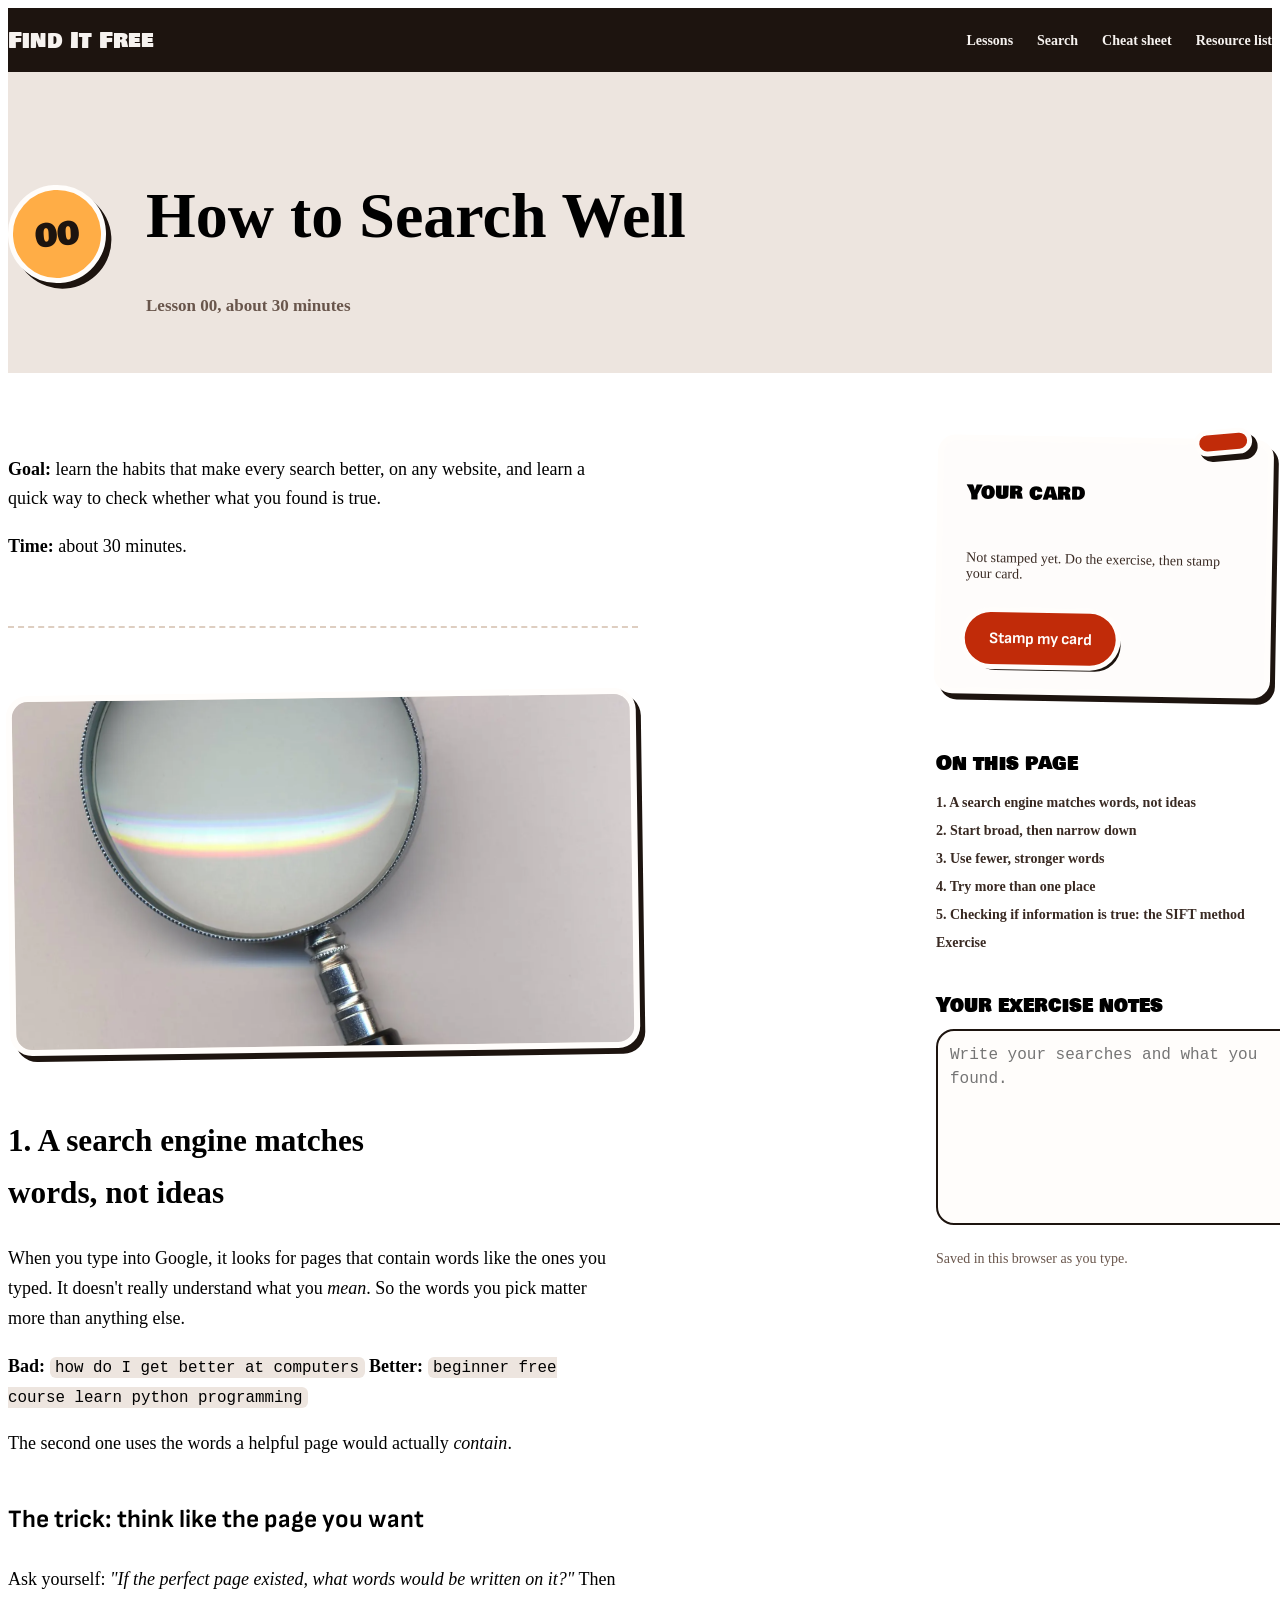
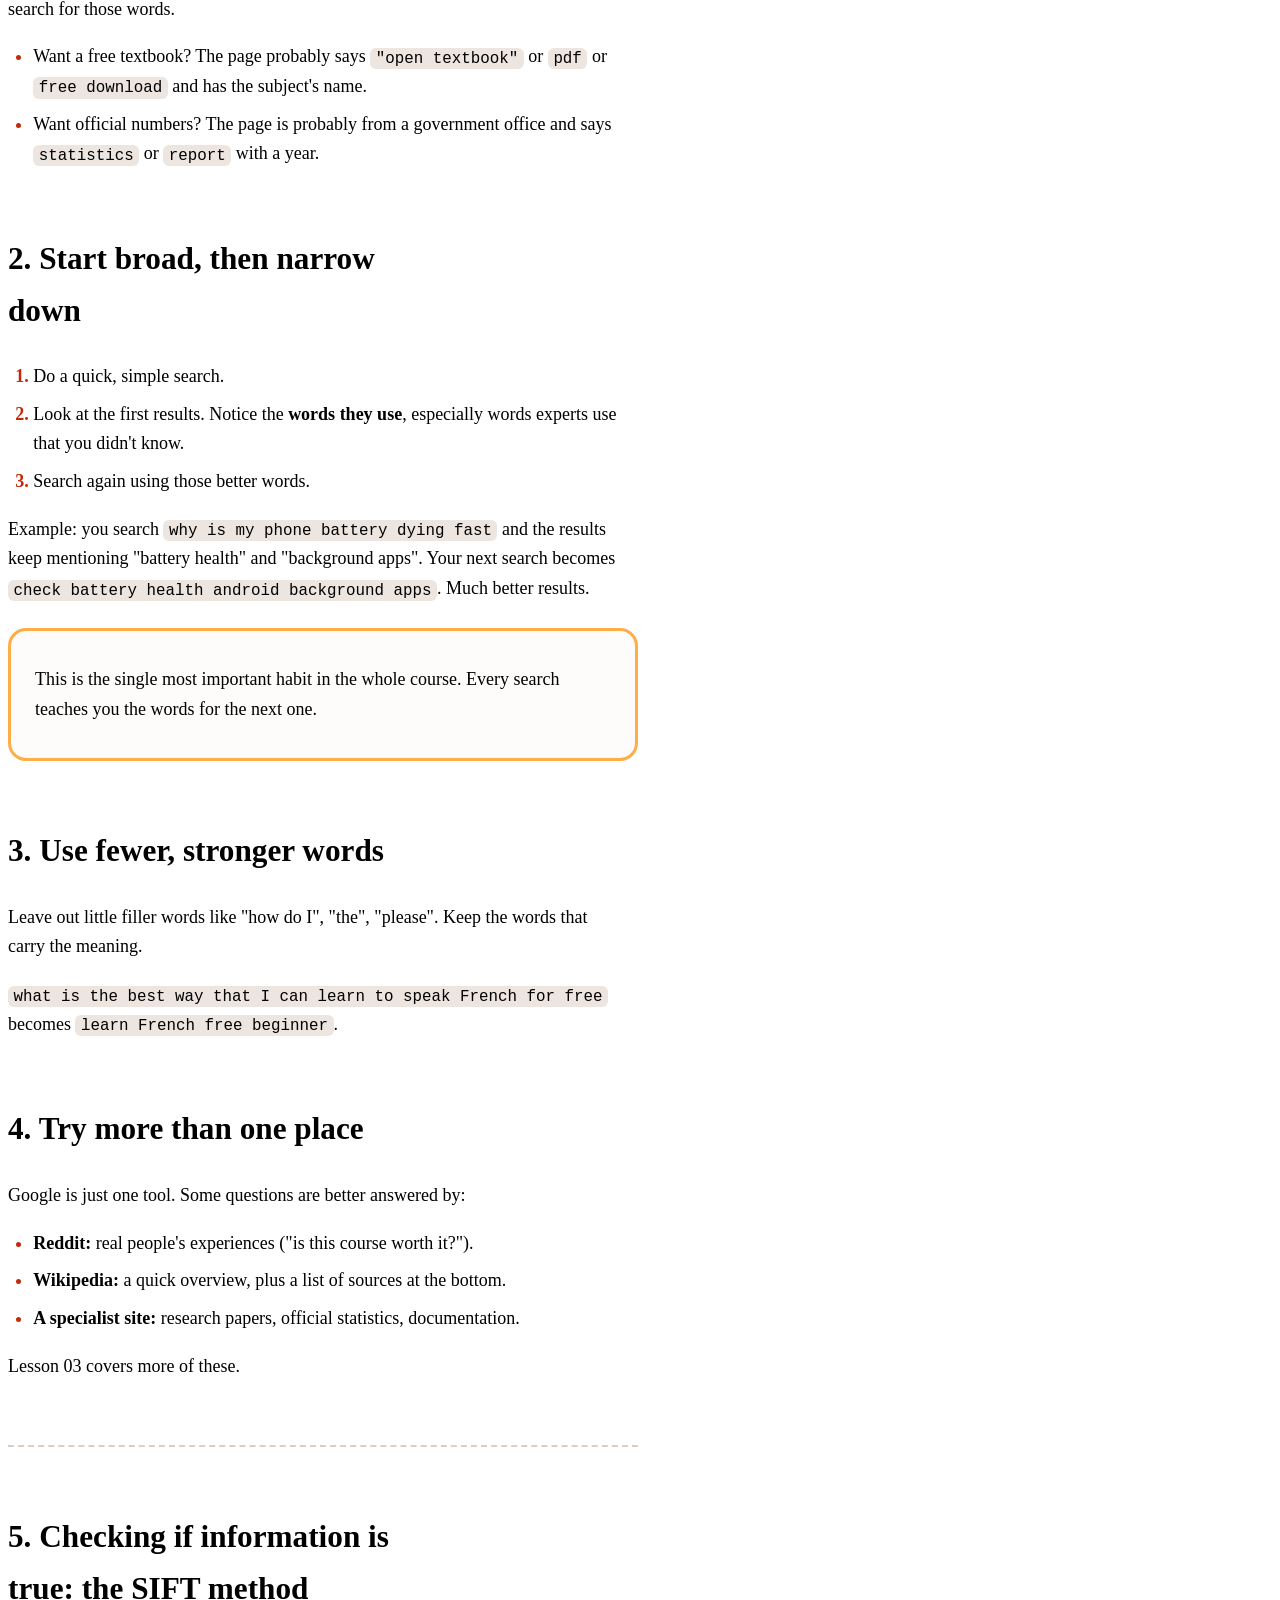
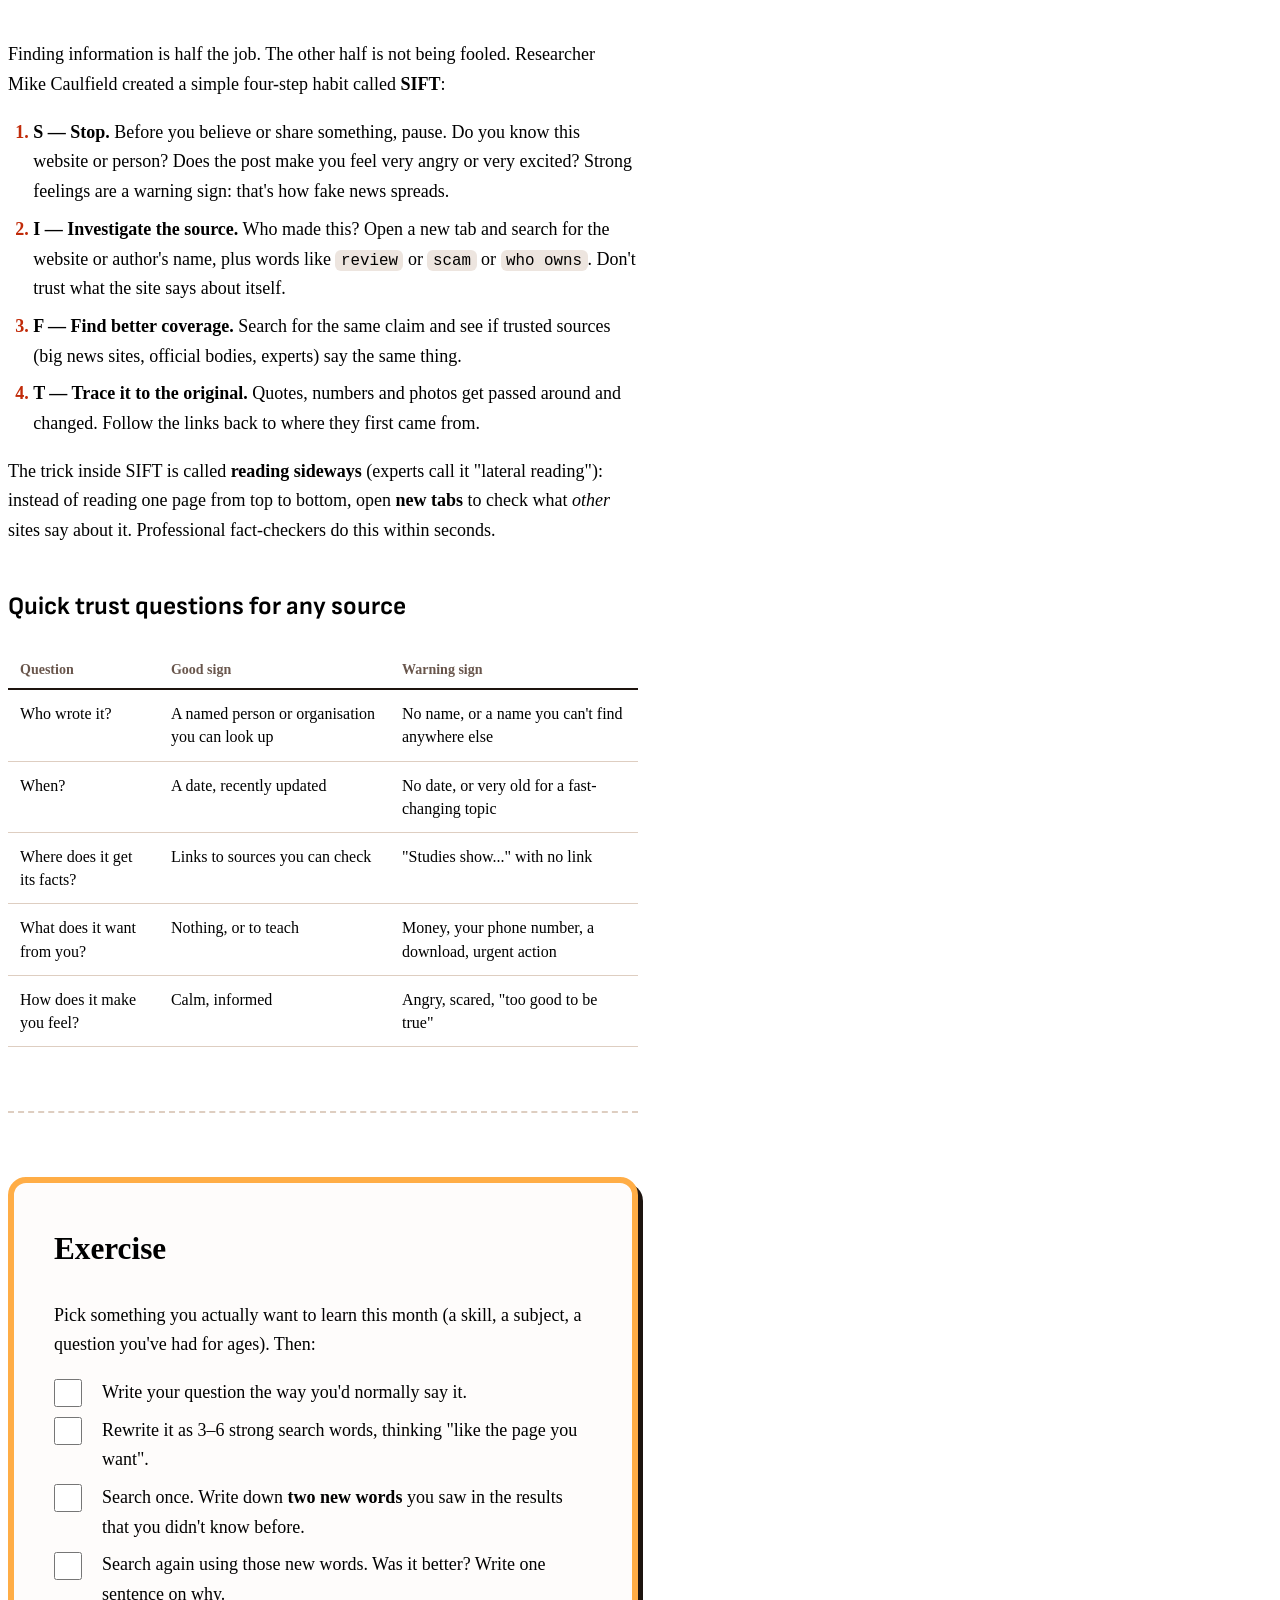
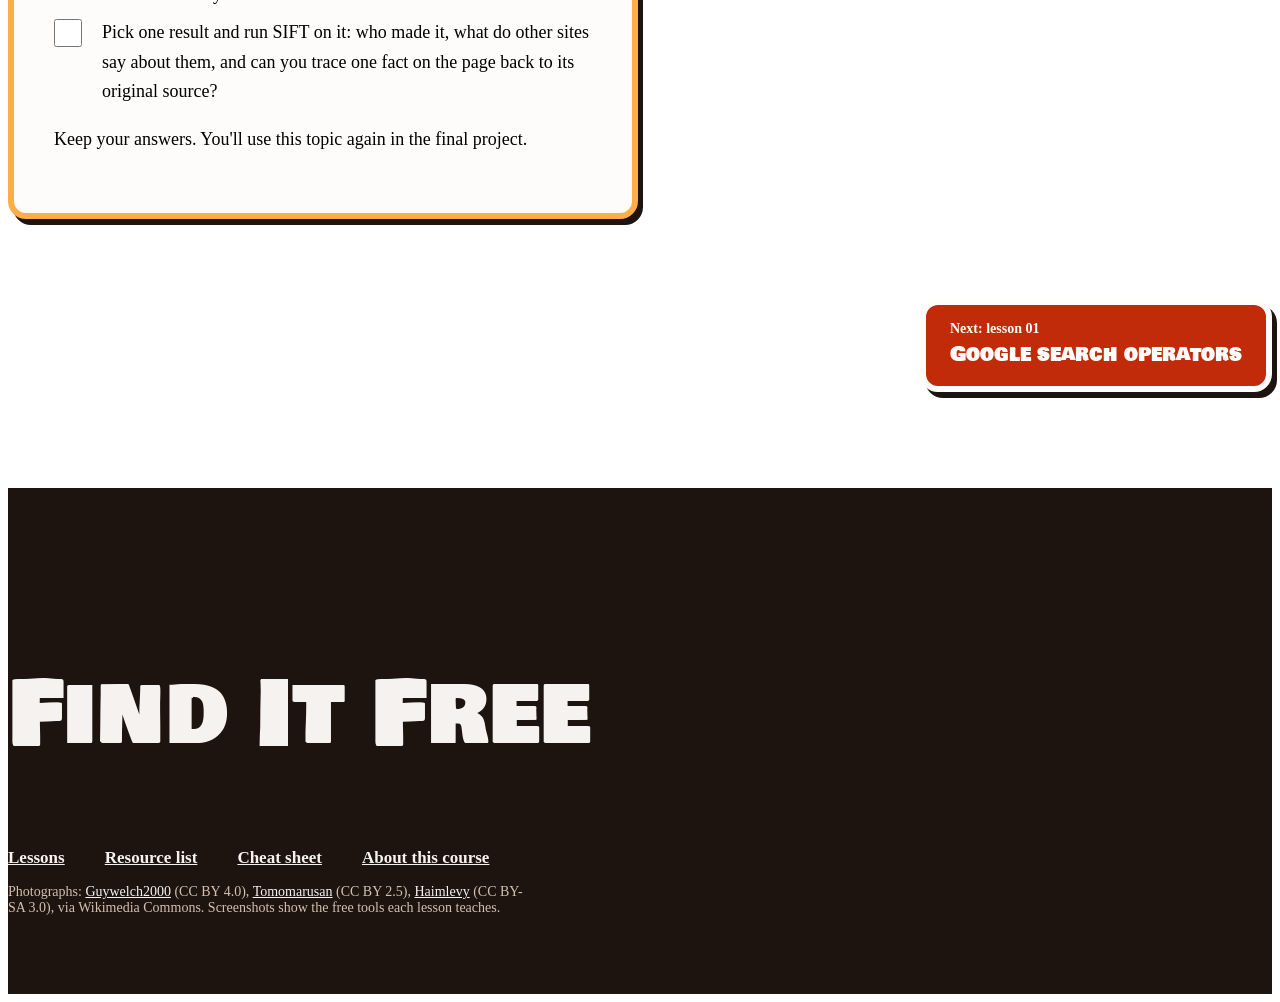
==== site/lesson.html @ 1a59c0ac "feat: add Find It Free course site with library card, course search and lesson reader" ====
<!doctype html>
<html lang="en">
<head>
<meta charset="utf-8">
<meta name="viewport" content="width=device-width, initial-scale=1">
<title>Lesson (Find It Free)</title>
<meta name="description" content="One lesson of Find It Free: what to search, where, and an exercise to try it.">
<link rel="icon" href="assets/favicon.svg" type="image/svg+xml">
<link rel="preconnect" href="https://fonts.googleapis.com">
<link rel="preconnect" href="https://fonts.gstatic.com" crossorigin>
<link href="https://fonts.googleapis.com/css2?family=Bowlby+One+SC&family=Sofia+Sans:wght@400;700&display=swap" rel="stylesheet">
<link rel="stylesheet" href="assets/style.css">
</head>
<body class="page-lesson">
<a class="skip" href="#lesson">Skip to the lesson</a>

<header class="nav">
  <div class="container nav__inner">
    <a class="wordmark" href="index.html">Find It Free</a>
    <nav aria-label="Main">
      <ul class="nav__links">
        <li><a href="index.html#lessons">Lessons</a></li>
        <li><a href="index.html#search">Search</a></li>
        <li><a href="lesson.html?l=cheatsheet">Cheat sheet</a></li>
        <li><a href="lesson.html?l=resources">Resource list</a></li>
      </ul>
    </nav>
  </div>
</header>

<main>
  <header class="lesson-head">
    <div class="container lesson-head__grid">
      <span class="disc disc--big num" id="lesson-num" aria-hidden="true" hidden></span>
      <div>
        <h1 id="lesson-title">Find It Free</h1>
        <p class="lesson-head__meta" id="lesson-meta"></p>
      </div>
    </div>
  </header>

  <div class="container lesson-layout">
    <article class="prose" id="lesson" tabindex="-1">
      <noscript><p>This page needs JavaScript to show the lesson. You can still read every lesson as a plain text file in the <code>lessons</code> folder next to this site.</p></noscript>
    </article>

    <aside class="side" id="side" aria-label="Your progress" hidden>
      <div class="side__card" id="stamp-card">
        <h2 class="side__title">Your card</h2>
        <p class="side__status" id="stamp-status" role="status">Not stamped yet.</p>
        <button class="btn btn--primary" type="button" id="stamp-btn">Stamp my card</button>
        <span class="stamp stamp--big" id="stamp-mark" hidden></span>
      </div>

      <nav class="side__toc" aria-labelledby="toc-title">
        <h2 class="side__title" id="toc-title">On this page</h2>
        <ol id="toc" role="list"></ol>
      </nav>

      <div class="side__notes">
        <label class="side__title" for="notes">Your exercise notes</label>
        <textarea id="notes" rows="7" placeholder="Write your searches and what you found."></textarea>
        <p class="side__hint" id="notes-status">Saved in this browser as you type.</p>
      </div>
    </aside>
  </div>

  <nav class="pager container" id="pager" aria-label="Next and previous lessons"></nav>
</main>

<footer class="footer footer--small">
  <div class="container">
    <p class="footer__mark">Find It Free</p>
    <ul class="footer__links" role="list">
      <li><a href="index.html#lessons">Lessons</a></li>
      <li><a href="lesson.html?l=resources">Resource list</a></li>
      <li><a href="lesson.html?l=cheatsheet">Cheat sheet</a></li>
      <li><a href="lesson.html?l=about">About this course</a></li>
    </ul>
    <p class="footer__credits" data-credits>Photographs: <a href="https://commons.wikimedia.org/wiki/File:Suzzallo_Reading_Room_University_of_Washington_restoration_Seattle_Washington_2026.jpg">Guywelch2000</a> (CC BY 4.0), <a href="https://commons.wikimedia.org/w/index.php?curid=621952">Tomomarusan</a> (CC BY 2.5), <a href="https://commons.wikimedia.org/w/index.php?curid=15309871">Haimlevy</a> (CC BY-SA 3.0), via Wikimedia Commons. Screenshots show the free tools each lesson teaches.</p>
  </div>
</footer>

<script src="assets/vendor/marked.umd.js"></script>
<script src="assets/course-data.js"></script>
<script src="assets/app.js"></script>
</body>
</html>
---- site/assets/style.css ----
/* Hallmark · shape: Catalogue (a card index of lessons) · genre: playful · theme: Sticker (deal 2/3, seed fun-non-corporate-course-teaching-3943·2b06079f·2026-11-15·r0), recoloured by request (red-orange, orange, brown, white, black, indigo) · job: join · draw: manual
 * hero: Stage, the library card on 7 columns · nav: edge-aligned, wordmark and four links · footer: mast · imagery: screenshots 7 (the tools each lesson teaches), library photos 4 (Wikimedia Commons) · signature: the library card that gets a date stamp per finished lesson · sticker: sheet
 * axes: light/display-heavy/chromatic-red-orange · posture: full-palette (vermilion acts, marigold marks, brown band, indigo field) · contrast: pass · fold: pass · v2.0.0 */
/* Hallmark · pre-emit critique: P4 H4 E4 S4 R3 V4 · weakest: R (nine identical-shape lesson cards), broken with alternate tilts, a lead card spanning two columns and real screenshots per card */
@import url("../tokens.css");
@import url("../base.css");

/* ---------- Page ---------- */
body { font-size: 1.0625rem; }
a:hover { text-decoration-color: var(--color-accent); }
.num { font-variant-numeric: tabular-nums; }
.skip { position: absolute; left: var(--space-md); top: -100px; z-index: var(--z-tooltip); background: var(--color-ink); color: var(--color-paper); padding: var(--space-xs) var(--space-md); border-radius: var(--radius-pill); }
.skip:focus-visible { top: var(--space-md); }
:focus-visible { outline: 3px solid var(--color-focus); outline-offset: 3px; }

/* ---------- Buttons ---------- */
.btn { display: inline-flex; align-items: center; justify-content: center; min-height: 52px; padding: 0 var(--space-lg); border: 0; border-radius: var(--radius-pill); background: transparent; color: var(--color-ink); font-family: var(--font-body); font-weight: 700; font-size: var(--text-md); text-decoration: none; cursor: pointer; box-shadow: inset 0 0 0 2px var(--color-ink); transition: translate var(--dur-micro) var(--ease-out), background-color var(--dur-micro) var(--ease-out), box-shadow var(--dur-micro) var(--ease-out); }
.btn:hover { background: var(--color-paper-2); }
.btn:active { translate: 1px 1px; }
.btn--primary { background: var(--color-accent); color: var(--color-accent-ink); box-shadow: 0 0 0 5px var(--color-white), var(--shadow-card); }
.btn--primary:hover { background: var(--color-accent-deep); }
.btn--primary:active { translate: 4px 5px; box-shadow: 0 0 0 5px var(--color-white), var(--shadow-press); }
.btn--light { color: var(--color-brown-ink); box-shadow: inset 0 0 0 2px var(--color-brown-ink); }
.btn--light:hover { background: var(--color-ink-2); }
.btn:disabled { opacity: 0.5; cursor: not-allowed; }
.actions { display: flex; flex-wrap: wrap; gap: var(--space-md) var(--space-lg); align-items: center; }

/* ---------- Nav ---------- */
.nav { position: sticky; top: 0; z-index: var(--z-sticky-nav); background: var(--color-ink); color: var(--color-paper); }
.nav__inner { display: flex; align-items: center; justify-content: space-between; gap: var(--space-lg); min-height: 64px; }
.wordmark { font-family: var(--font-display); font-size: 1.375rem; color: var(--color-paper); text-decoration: none; white-space: nowrap; }
.wordmark:hover { color: var(--color-accent-2); }
.nav__links { display: flex; gap: var(--space-lg); list-style: none; margin: 0; padding: 0; }
.nav__links a { color: var(--color-paper); font-weight: 700; font-size: var(--text-sm); text-decoration: none; padding: var(--space-xs) 0; }
.nav__links a:hover { color: var(--color-accent-2); text-decoration: underline; text-decoration-thickness: 2px; }

/* ---------- Hero: the library card ---------- */
.hero { padding-block: var(--space-2xl) var(--space-3xl); }
.hero__grid { display: grid; grid-template-columns: minmax(0, 6fr) minmax(0, 6fr); gap: var(--space-3xl); align-items: center; min-height: calc(100svh - 64px - var(--space-2xl) - var(--space-3xl)); }
.hero__text { display: grid; gap: var(--space-lg); }
.hero h1 { font-size: min(var(--text-display), 4.5rem); max-width: 13ch; }

.card-wrap { --card-tilt: -1.5deg; position: relative; margin: 0; rotate: var(--card-tilt); animation: stuck-down var(--dur-long) var(--ease-out) both; animation-delay: 120ms; }
@keyframes stuck-down { from { opacity: 0; translate: 0 24px; rotate: -6deg; } to { opacity: 1; translate: 0 0; rotate: var(--card-tilt); } }
.libcard { background: var(--color-paper-3); border: 6px solid var(--color-white); border-radius: var(--radius-card); box-shadow: var(--shadow-card); padding: var(--space-lg) var(--space-xl) var(--space-lg); }
.libcard__top { display: flex; flex-wrap: wrap; align-items: end; justify-content: space-between; gap: var(--space-md); padding-bottom: var(--space-md); border-bottom: var(--rule-bar) solid var(--color-ink); }
.libcard__title { font-size: var(--text-2xl); max-width: none; }
.libcard__holder { display: grid; gap: var(--space-3xs); font-size: var(--text-sm); font-weight: 700; color: var(--color-muted); }
.libcard__holder input { width: min(16rem, 60vw); min-height: 44px; border: 0; border-bottom: var(--rule-bar) dashed var(--color-muted); background: transparent; color: var(--color-ink); font-size: var(--text-lg); font-weight: 700; padding: 0 var(--space-2xs); }
.libcard__holder input::placeholder { color: var(--color-muted); font-weight: 400; }
.libcard__holder input:focus-visible { outline-offset: 2px; border-bottom-color: var(--color-focus); }
.libcard__cols, .libcard__rows a { display: grid; grid-template-columns: 3rem minmax(0, 1fr) 6.5rem; gap: var(--space-md); align-items: center; }
.libcard__cols { padding: var(--space-sm) var(--space-xs) var(--space-2xs); font-size: var(--text-sm); font-weight: 700; color: var(--color-muted); }
.libcard__cols span:last-child { text-align: center; }
.libcard__rows { list-style: none; margin: 0; padding: 0; }
.libcard__rows li { border-top: var(--rule-hair) solid var(--color-rule); }
.libcard__rows a { min-height: 46px; padding: var(--space-2xs) var(--space-xs); text-decoration: none; border-radius: 8px; transition: background-color var(--dur-micro) var(--ease-out); }
.libcard__rows a:hover { background: var(--color-paper-2); }
.libcard__rows a:hover .card-title { text-decoration: underline; text-decoration-color: var(--color-accent); text-decoration-thickness: 2px; }
.card-no { font-family: var(--font-display); font-size: var(--text-lg); color: var(--color-muted); }
.card-title { font-weight: 700; font-size: var(--text-lg); line-height: 1.25; }
.card-stamp { display: flex; justify-content: center; }
.libcard__foot { margin-top: var(--space-sm); padding-top: var(--space-sm); border-top: var(--rule-bar) solid var(--color-ink); font-size: var(--text-sm); color: var(--color-muted); }
.tag { position: absolute; top: calc(var(--space-lg) * -1); right: var(--space-xl); rotate: 6deg; background: var(--color-accent-2); color: var(--color-ink); font-family: var(--font-display); font-size: var(--text-lg); padding: var(--space-xs) var(--space-lg); border: 5px solid var(--color-white); border-radius: var(--radius-pill); box-shadow: var(--shadow-card); }

/* The stamp: what you earn. Vermilion acts. */
.stamp { display: inline-block; rotate: -6deg; background: var(--color-accent); color: var(--color-accent-ink); font-family: var(--font-display); font-size: var(--text-sm); line-height: 1; padding: var(--space-xs) var(--space-sm); border: 3px solid var(--color-white); border-radius: var(--radius-pill); box-shadow: 2px 3px 0 var(--color-ink); white-space: nowrap; }
.stamp--big { font-size: var(--text-xl); padding: var(--space-xs) var(--space-lg); border-width: 5px; box-shadow: var(--shadow-card); }
.stamp.lands { animation: stamp-lands var(--dur-short) var(--ease-out); }
@keyframes stamp-lands { from { scale: 1.3; opacity: 0; } to { scale: 1; opacity: 1; } }

/* ---------- Search band: the indigo field ---------- */
.search-band { background: var(--color-indigo); color: var(--color-indigo-ink); padding-block: var(--section-gap-s); }
.search-band__grid { display: grid; grid-template-columns: minmax(0, 5fr) minmax(0, 7fr); gap: var(--space-3xl); align-items: start; }
.search-band__head { display: grid; gap: var(--space-md); }
.search-band__try { font-weight: 700; margin-top: var(--space-md); }
.chips { display: flex; flex-wrap: wrap; gap: var(--space-sm); list-style: none; margin: 0; padding: 0; }
.chip { min-height: 44px; padding: 0 var(--space-md); border: 0; border-radius: var(--radius-pill); background: transparent; color: var(--color-indigo-ink); font-family: var(--font-body); font-weight: 700; font-size: var(--text-md); cursor: pointer; box-shadow: inset 0 0 0 2px var(--color-indigo-ink); transition: background-color var(--dur-micro) var(--ease-out), color var(--dur-micro) var(--ease-out); }
.chip:hover { background: var(--color-indigo-ink); color: var(--color-indigo-deep); }
.search-box { background: var(--color-paper-3); color: var(--color-ink); border: 6px solid var(--color-white); border-radius: var(--radius-card); box-shadow: 5px 6px 0 var(--color-indigo-deep); padding: var(--space-xl); rotate: 0.8deg; min-height: 420px; }
.search-box form { display: flex; gap: var(--space-md); }
.search-box input { flex: 1; min-width: 0; min-height: 56px; padding: 0 var(--space-md); border: 2px solid var(--color-ink); border-radius: var(--radius-card); background: var(--color-white); color: var(--color-ink); font-family: var(--font-code); font-size: var(--text-md); }
.search-box input:focus-visible { outline-offset: 2px; }
.search-help { margin-top: var(--space-md); font-size: var(--text-sm); font-weight: 700; color: var(--color-muted); }
.results { list-style: none; margin: var(--space-md) 0 0; padding: 0; max-height: 34rem; overflow-y: auto; }
.results li + li { border-top: var(--rule-hair) solid var(--color-rule); }
.results a { display: grid; gap: var(--space-3xs); padding: var(--space-md) var(--space-xs); text-decoration: none; border-radius: 8px; }
.results a:hover { background: var(--color-paper-2); }
.results__where { font-size: var(--text-sm); font-weight: 700; color: var(--color-muted); }
.results__head { font-weight: 700; font-size: var(--text-lg); }
.results__snip { font-size: var(--text-sm); line-height: 1.5; color: var(--color-ink-2); }
.howto { width: 100%; margin-top: var(--space-lg); border-collapse: collapse; }
.howto th { text-align: left; font-size: var(--text-sm); font-weight: 700; color: var(--color-muted); padding: var(--space-xs) var(--space-sm); border-bottom: var(--rule-bar) solid var(--color-ink); }
.howto td { padding: var(--space-sm); border-bottom: var(--rule-hair) solid var(--color-rule); }
.howto kbd { font-family: var(--font-body); font-weight: 700; font-size: var(--text-md); background: var(--color-paper-2); border-radius: var(--radius-pill); padding: var(--space-2xs) var(--space-sm); white-space: nowrap; }
mark { background: var(--color-accent-2); color: var(--color-ink); border-radius: 4px; padding: 0 var(--space-3xs); }

/* ---------- The lessons ---------- */
.lessons { padding-block: var(--section-gap); }
.lessons__head { display: grid; grid-template-columns: minmax(0, 7fr) minmax(0, 5fr); gap: var(--space-md); align-items: end; column-gap: var(--space-3xl); margin-bottom: var(--space-2xl); }
.lesson-grid { display: grid; grid-template-columns: repeat(3, minmax(0, 1fr)); gap: var(--space-2xl) var(--gap-columns); list-style: none; margin: 0; padding: 0; }
.lesson-card { rotate: var(--tilt, 0deg); }
.lesson-card > a { display: grid; grid-template-rows: auto 1fr; height: 100%; background: var(--color-paper-3); border: 6px solid var(--color-white); border-radius: var(--radius-card); box-shadow: var(--shadow-card); text-decoration: none; overflow: hidden; transition: translate var(--dur-micro) var(--ease-out), rotate var(--dur-micro) var(--ease-out), box-shadow var(--dur-micro) var(--ease-out); }
.lesson-card > a:hover { translate: 0 -2px; rotate: 1deg; }
.lesson-card > a:active { translate: 4px 5px; box-shadow: var(--shadow-press); }
.lesson-card:first-child { grid-column: span 2; }
.lesson-card:last-child { grid-column: 1 / -1; }
.lesson-card:last-child > a { grid-template-columns: minmax(0, 7fr) minmax(0, 5fr); grid-template-rows: none; }
.lesson-card:last-child .shot { aspect-ratio: 21 / 9; border-bottom: 0; border-right: 6px solid var(--color-white); }
.lesson-card:last-child .lesson-card__text { align-content: center; padding: var(--space-xl); }
.lesson-card .shot { aspect-ratio: 16 / 10; border-bottom: 6px solid var(--color-white); }
.lesson-card:first-child .shot { aspect-ratio: 21 / 9; }
.lesson-card__text { display: grid; gap: var(--space-xs); padding: var(--space-lg) var(--space-lg) var(--space-lg); align-content: start; }
.lesson-card__head { display: flex; gap: var(--space-sm); align-items: center; }
.lesson-card h3 { font-size: var(--text-title); }
.lesson-card__blurb { color: var(--color-ink-2); }
.lesson-card small { font-size: var(--text-sm); font-weight: 700; color: var(--color-muted); }
.disc { display: inline-grid; place-items: center; flex-shrink: 0; width: 2.75rem; height: 2.75rem; border-radius: 50%; background: var(--color-accent-2); color: var(--color-ink); font-family: var(--font-display); font-size: var(--text-md); border: 3px solid var(--color-white); box-shadow: 2px 3px 0 var(--color-ink); }
.disc--big { width: 5.5rem; height: 5.5rem; font-size: var(--text-2xl); border-width: 5px; box-shadow: var(--shadow-card); rotate: -4deg; }

/* ---------- The refusals: brown band ---------- */
.refuse { background: var(--color-brown); color: var(--color-brown-ink); padding-block: var(--section-gap-s); }
.refuse__grid { display: grid; grid-template-columns: minmax(0, 8fr) minmax(0, 4fr); gap: var(--space-3xl); align-items: end; }
.refuse h2 { font-size: var(--text-display-s); max-width: none; text-wrap: initial; }
.refuse__side { display: grid; gap: var(--space-lg); justify-items: start; }
.refuse__side p { color: var(--color-brown-mute); font-size: var(--text-lead); }

/* ---------- Library photo split ---------- */
.library { padding-block: var(--section-gap); }
.library__grid { display: grid; grid-template-columns: minmax(0, 7fr) minmax(0, 5fr); gap: var(--space-3xl); align-items: center; }
.library__photo { margin: 0; rotate: -1.2deg; }
.library__photo figcaption { margin-top: var(--space-md); font-size: var(--text-sm); font-weight: 700; color: var(--color-muted); rotate: 1.2deg; }
.library__text { display: grid; gap: var(--space-lg); }

/* ---------- Pictures in die-cut frames ---------- */
.shot { display: block; position: relative; overflow: hidden; background: var(--color-slot); }
.shot > img { position: absolute; inset: 0; width: 100%; height: 100%; object-fit: cover; }
.shot--big, .shot--lesson { aspect-ratio: 4 / 3; border: 6px solid var(--color-white); border-radius: var(--radius-photo); box-shadow: var(--shadow-card); }
.shot--lesson { aspect-ratio: 16 / 9; }

/* ---------- Footer ---------- */
.footer { background: var(--color-ink); color: var(--color-paper); padding-block: var(--space-3xl) var(--space-2xl); }
.footer__mark { font-family: var(--font-display); font-size: clamp(3rem, 11vw, 10rem); line-height: 0.95; color: var(--color-paper); }
.footer__links { display: flex; flex-wrap: wrap; gap: var(--space-md) var(--space-xl); list-style: none; margin: var(--space-xl) 0 0; padding: 0; }
.footer__links a { font-weight: 700; color: var(--color-paper); }
.footer__note { margin-top: var(--space-xl); color: var(--color-brown-mute); }
.footer__credits { margin-top: var(--space-md); max-width: 75ch; font-size: var(--text-sm); color: var(--color-brown-mute); }
.footer__credits a { color: var(--color-paper); }
.footer--small .footer__mark { font-size: clamp(2.5rem, 7vw, 6rem); }

/* ---------- Lesson page ---------- */
.lesson-head { padding-block: var(--space-2xl) var(--space-xl); background: var(--color-paper-2); }
.lesson-head__grid { display: flex; gap: var(--space-xl); align-items: center; }
.lesson-head h1 { font-size: min(var(--text-display), 4rem); max-width: 18ch; }
.lesson-head__meta { margin-top: var(--space-sm); font-weight: 700; color: var(--color-muted); }
.lesson-layout { display: grid; grid-template-columns: minmax(0, 1fr) 21rem; gap: var(--space-3xl); align-items: start; padding-block: var(--space-2xl) var(--space-xl); }
.page-extra .lesson-layout { grid-template-columns: minmax(0, 1fr) 18rem; }

.prose { max-width: 70ch; font-size: 1.125rem; line-height: 1.65; }
.prose:focus { outline: none; }
.prose > * + * { margin-top: var(--space-md); }
.prose h2 { font-size: var(--text-2xl); margin-top: var(--space-2xl); max-width: 26ch; scroll-margin-top: 88px; }
.prose h3 { font-family: var(--font-body); font-weight: 700; font-size: var(--text-xl); margin-top: var(--space-xl); scroll-margin-top: 88px; }
.prose h2 + *, .prose h3 + * { margin-top: var(--space-sm); }
.prose p, .prose li { max-width: 68ch; }
.prose ul, .prose ol { padding-left: 1.4em; }
.prose li + li { margin-top: var(--space-xs); }
.prose li::marker { color: var(--color-accent); font-weight: 700; }
.prose a { color: var(--color-ink); text-decoration-color: var(--color-accent); text-decoration-thickness: 2px; }
.prose a:hover { background: var(--color-accent-2); }
.prose strong { font-weight: 700; }
.prose hr { border: 0; border-top: var(--rule-bar) dashed var(--color-rule); margin-block: var(--space-2xl); }
.prose code { font-family: var(--font-code); font-size: 0.88em; background: var(--color-paper-2); border-radius: 6px; padding: 0.1em 0.35em; overflow-wrap: anywhere; }
.prose pre { background: var(--color-ink); color: var(--color-paper); border-radius: var(--radius-card); padding: var(--space-lg); overflow-x: auto; }
.prose pre code { background: none; padding: 0; color: inherit; font-size: 0.95rem; line-height: 1.7; overflow-wrap: normal; }
.prose blockquote { margin: var(--space-lg) 0 0; padding: var(--space-md) var(--space-lg); background: var(--color-paper-3); border: 3px solid var(--color-accent-2); border-radius: var(--radius-card); }
.prose blockquote > * + * { margin-top: var(--space-xs); }
.prose details { padding: var(--space-md) var(--space-lg); background: var(--color-paper-2); border-radius: var(--radius-card); }
.prose summary { font-weight: 700; cursor: pointer; }
.table-wrap { overflow-x: auto; max-width: 100%; }
.table-wrap:focus-visible { outline-offset: 2px; }
.prose table { width: 100%; border-collapse: collapse; font-size: 1rem; line-height: 1.45; }
.prose th { text-align: left; font-size: var(--text-sm); font-weight: 700; color: var(--color-muted); padding: var(--space-xs) var(--space-sm); border-bottom: var(--rule-bar) solid var(--color-ink); }
.prose td { padding: var(--space-sm); border-bottom: var(--rule-hair) solid var(--color-rule); vertical-align: top; }
.lesson-shot { margin: var(--space-xl) 0 var(--space-md); rotate: -0.8deg; }
.page-extra .prose { max-width: 75ch; }

/* The exercise: the part you do. Marigold edge. */
.exercise { margin-top: var(--space-2xl); padding: var(--space-xl); background: var(--color-paper-3); border: 6px solid var(--color-accent-2); border-radius: var(--radius-card); box-shadow: var(--shadow-card); }
.exercise > * + * { margin-top: var(--space-md); }
.exercise h2 { margin-top: 0; }
.exercise > ol, .exercise > ul { list-style: none; padding-left: 0; counter-reset: step; }
.exercise li.has-tick { position: relative; padding-left: 3rem; counter-increment: step; }
.exercise .tick { position: absolute; left: 0; top: 0.1em; width: 1.75rem; height: 1.75rem; margin: 0; accent-color: var(--color-accent); cursor: pointer; }
.exercise li.has-tick:has(> .tick:checked) { color: var(--color-muted); }

/* The side column */
.side { position: sticky; top: 88px; display: grid; gap: var(--space-xl); }
.side__title { display: block; font-family: var(--font-display); font-size: var(--text-lg); font-weight: 400; line-height: 1.1; }
.side__card { position: relative; display: grid; gap: var(--space-md); justify-items: start; padding: var(--space-lg); background: var(--color-paper-3); border: 6px solid var(--color-white); border-radius: var(--radius-card); box-shadow: var(--shadow-card); rotate: 1deg; }
.side__card .stamp--big { position: absolute; right: var(--space-md); top: calc(var(--space-md) * -1); }
.side__status { font-size: var(--text-sm); color: var(--color-ink-2); }
.side__toc ol { list-style: none; margin: var(--space-sm) 0 0; padding: 0; display: grid; gap: var(--space-2xs); }
.side__toc a { display: block; padding: var(--space-2xs) 0; font-size: var(--text-sm); font-weight: 700; color: var(--color-ink-2); text-decoration: none; }
.side__toc a:hover { color: var(--color-ink); text-decoration: underline; text-decoration-color: var(--color-accent); text-decoration-thickness: 2px; }
.side__notes { display: grid; gap: var(--space-sm); }
.side__notes textarea { width: 100%; padding: var(--space-sm); border: 2px solid var(--color-ink); border-radius: var(--radius-card); background: var(--color-white); color: var(--color-ink); font-size: var(--text-md); line-height: 1.5; resize: vertical; }
.side__hint { font-size: var(--text-sm); color: var(--color-muted); }

.pager { display: flex; justify-content: space-between; gap: var(--space-lg); padding-block: var(--space-xl) var(--space-3xl); }
.pager__link { display: grid; gap: var(--space-3xs); min-width: min(100%, 18rem); padding: var(--space-md) var(--space-lg); background: var(--color-paper-3); border: 6px solid var(--color-white); border-radius: var(--radius-card); box-shadow: var(--shadow-card); text-decoration: none; transition: translate var(--dur-micro) var(--ease-out), box-shadow var(--dur-micro) var(--ease-out); }
.pager__link:hover { translate: 0 -2px; }
.pager__link:active { translate: 4px 5px; box-shadow: var(--shadow-press); }
.pager__link small { font-size: var(--text-sm); font-weight: 700; color: var(--color-muted); }
.pager__link span { font-family: var(--font-display); font-size: var(--text-lg); }
.pager__link--next { margin-left: auto; background: var(--color-accent); color: var(--color-accent-ink); }
.pager__link--next small { color: var(--color-accent-ink); }

/* ---------- Responsive ---------- */
@media (max-width: 75rem) {
  .lesson-card:first-child { grid-column: auto; }
  .lesson-card:first-child .shot { aspect-ratio: 16 / 10; }
  .hero__grid, .search-band__grid, .library__grid { grid-template-columns: minmax(0, 1fr); gap: var(--space-2xl); }
  .hero__grid { min-height: 0; }
  .lesson-grid { grid-template-columns: repeat(2, minmax(0, 1fr)); }
  .lesson-layout, .page-extra .lesson-layout { grid-template-columns: minmax(0, 1fr); }
  .side { position: static; }
}
@media (max-width: 60rem) {
  .nav__links { gap: var(--space-md); }
  .lessons__head, .refuse__grid { grid-template-columns: minmax(0, 1fr); }
}
@media (max-width: 40rem) {
  .nav__links li:nth-child(n+3) { display: none; }
  .hero { padding-block: var(--space-xl) var(--space-2xl); }
  .libcard { padding: var(--space-md); }
  .libcard__cols, .libcard__rows a { grid-template-columns: 2.25rem minmax(0, 1fr) 5.25rem; gap: var(--space-xs); }
  .card-title { font-size: var(--text-md); }
  .card-wrap { --card-tilt: 0deg; }
  .lesson-card, .search-box, .library__photo, .side__card { rotate: 0deg; }
  .lesson-grid { grid-template-columns: minmax(0, 1fr); }
  .lesson-card:first-child { grid-column: auto; }
  .lesson-card:first-child .shot { aspect-ratio: 16 / 10; }
  .search-box { padding: var(--space-md); min-height: 0; }
  .search-box form { flex-direction: column; }
  .lesson-head__grid { gap: var(--space-md); }
  .disc--big { width: 3.75rem; height: 3.75rem; font-size: var(--text-lg); }
  .exercise { padding: var(--space-lg) var(--space-md); }
  .prose h2 { font-size: var(--text-xl); }
  .lesson-head h1 { font-size: var(--text-2xl); }
  .pager { flex-direction: column; }
  .tag { top: auto; bottom: calc(var(--space-lg) * -1); right: var(--space-md); rotate: -4deg; }
  .libcard { padding-bottom: var(--space-xl); }
  .library__photo figcaption { rotate: 0deg; }
  .lesson-card:last-child > a { grid-template-columns: minmax(0, 1fr); }
  .lesson-card:last-child .shot { aspect-ratio: 16 / 10; border-right: 0; border-bottom: 6px solid var(--color-white); }
  .lesson-card:last-child .lesson-card__text { padding: var(--space-lg); }
}
@media (prefers-reduced-motion: reduce) {
  .stamp.lands, .card-wrap { animation: none; }
  .lesson-card > a:hover, .pager__link:hover { translate: none; rotate: none; }
}
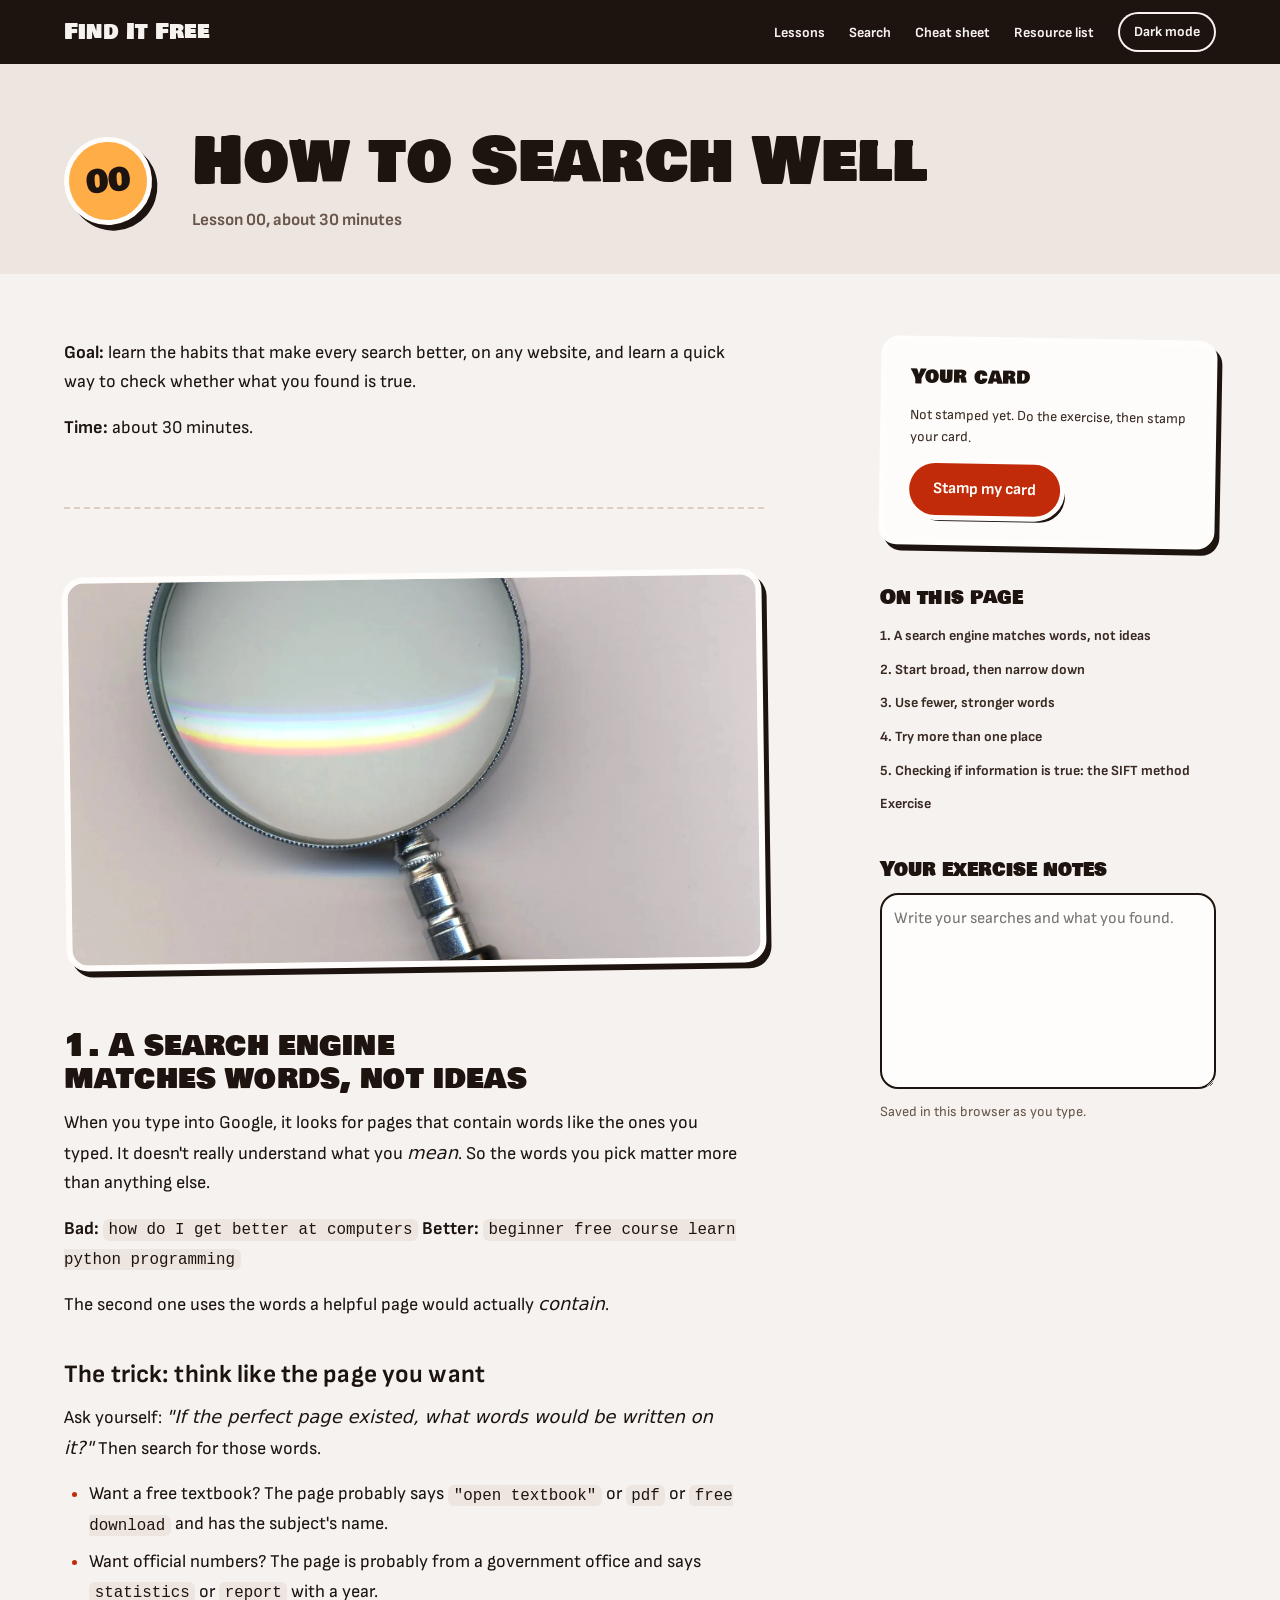
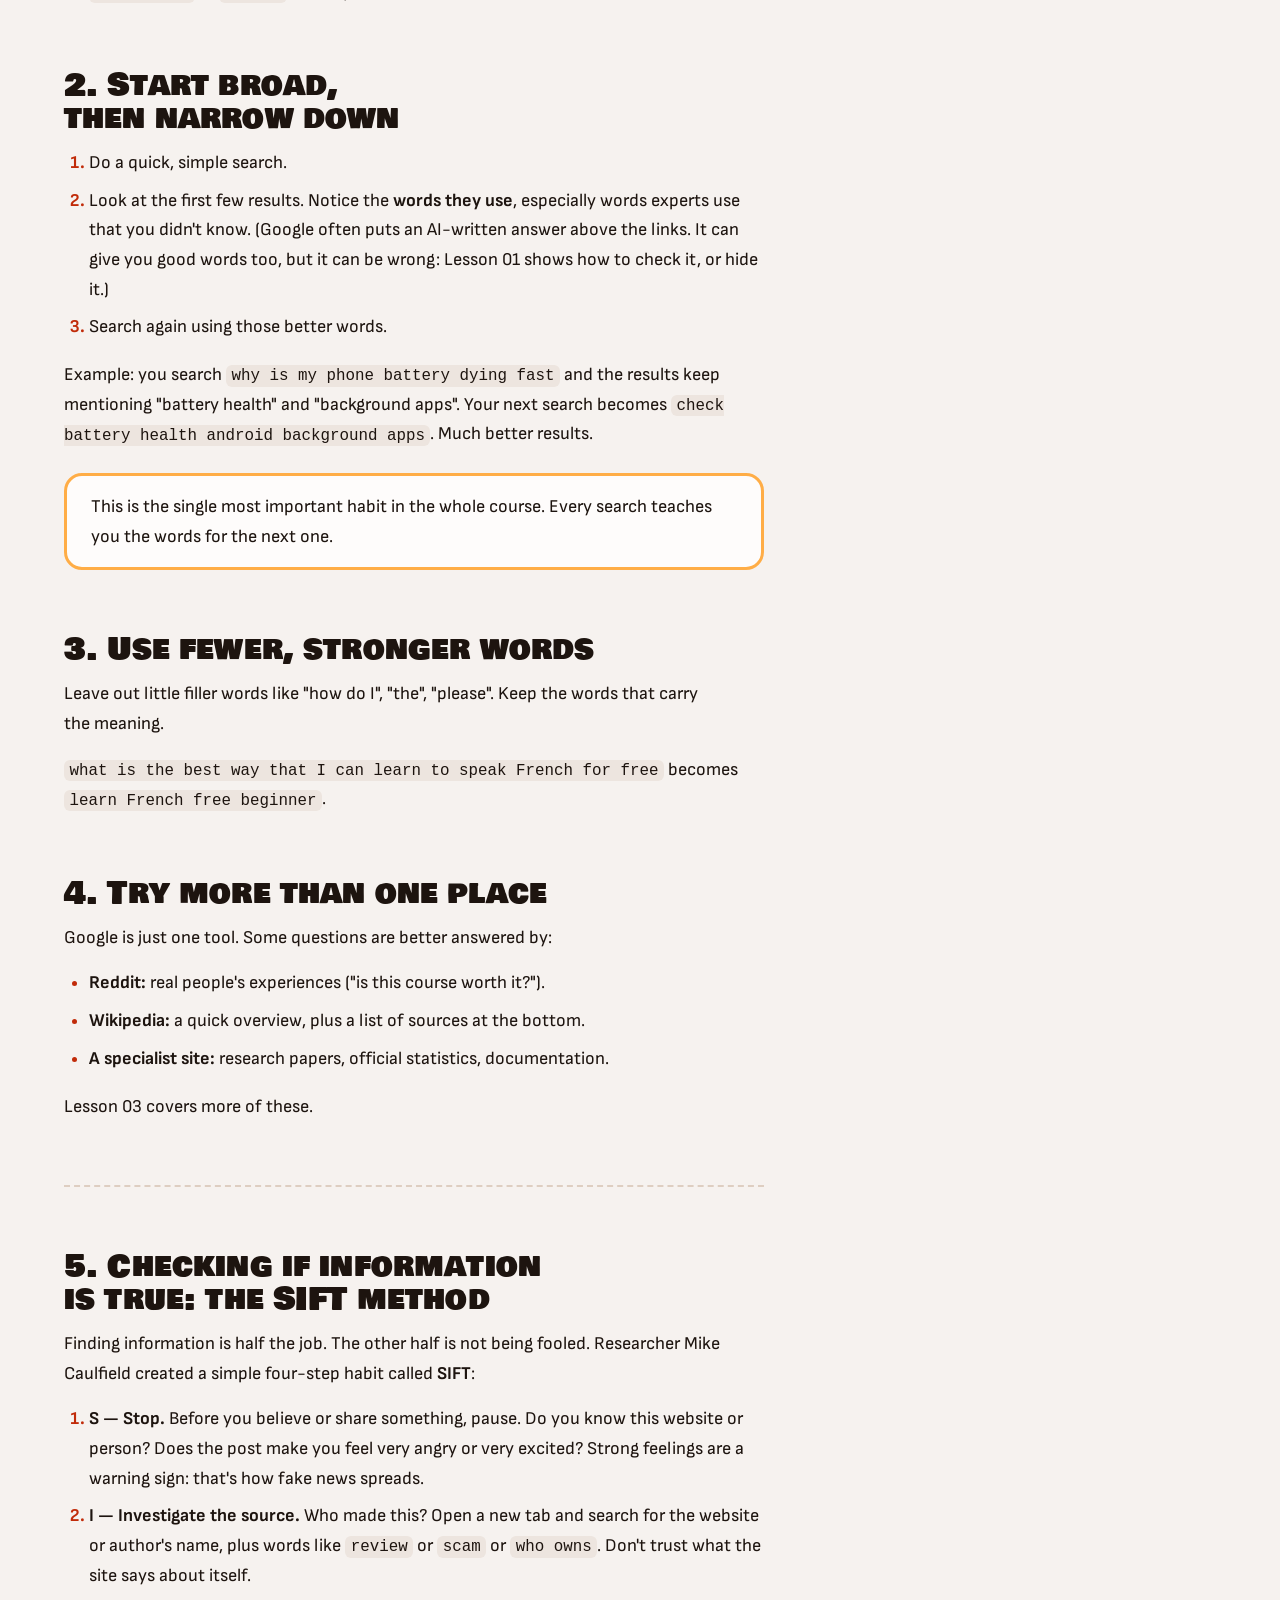
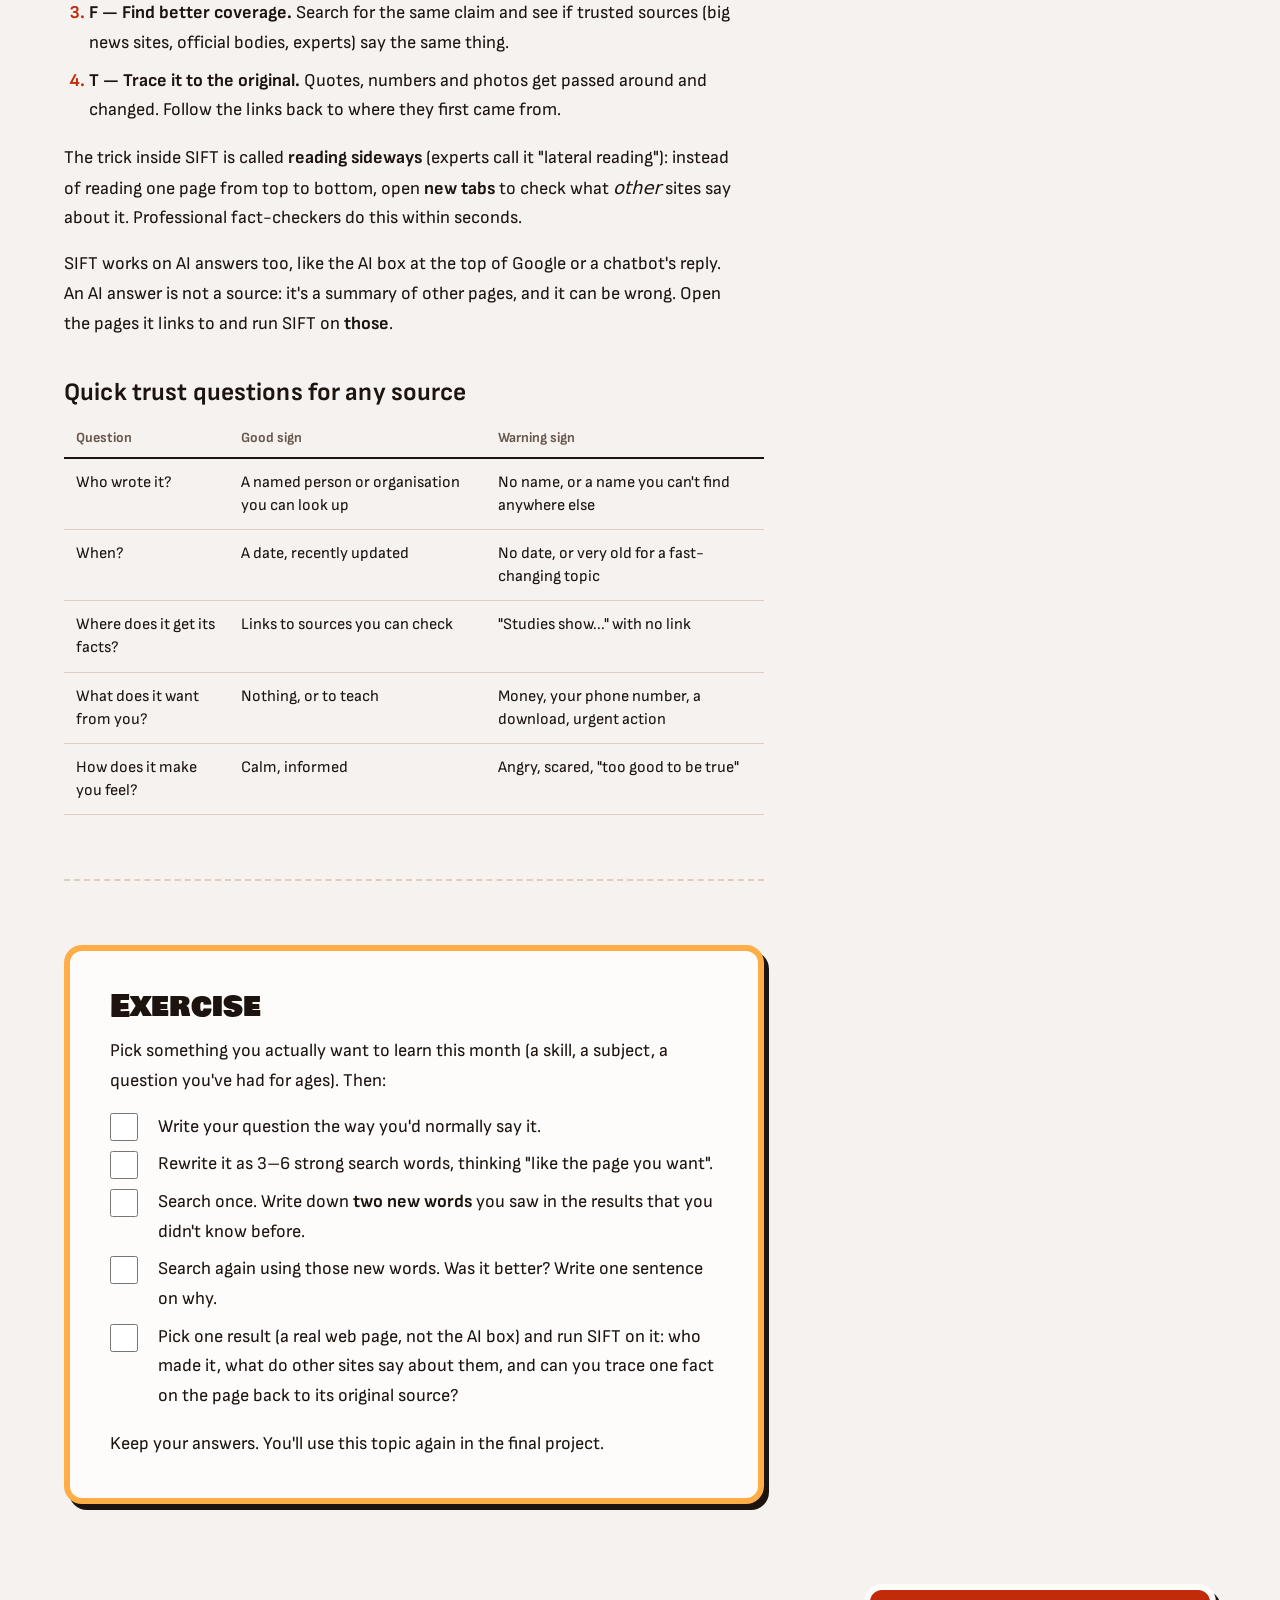
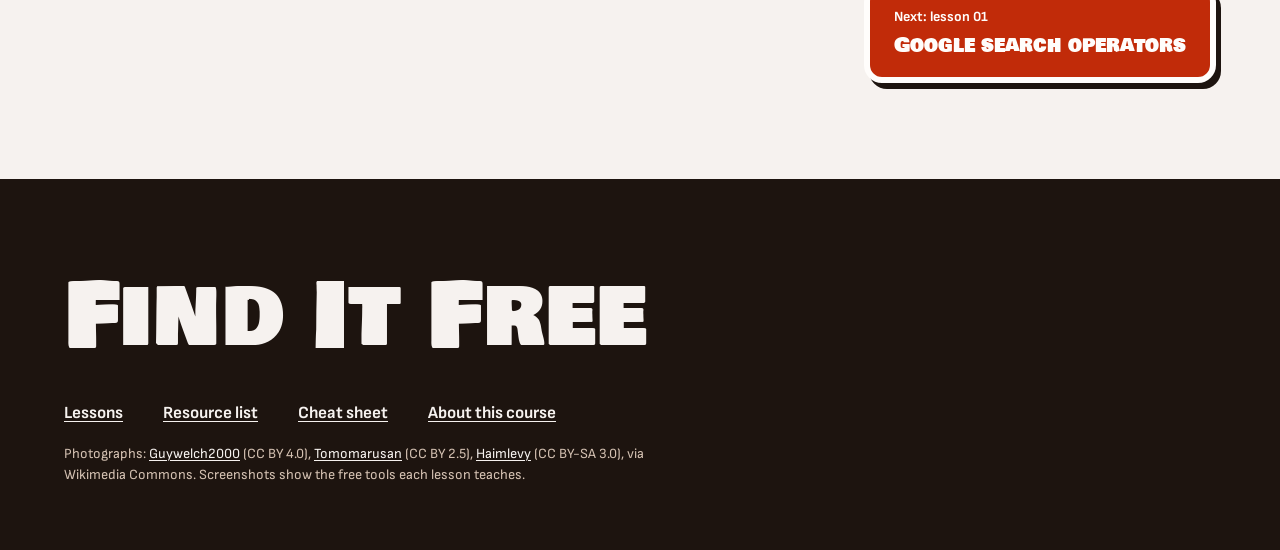
==== commit afcf1aa1: "feat: add dark mode with a light/dark switch to the course site" ====
--- a/site/lesson.html
+++ b/site/lesson.html
@@ -9,6 +9,10 @@
 <link rel="preconnect" href="https://fonts.googleapis.com">
 <link rel="preconnect" href="https://fonts.gstatic.com" crossorigin>
 <link href="https://fonts.googleapis.com/css2?family=Bowlby+One+SC&family=Sofia+Sans:wght@400;700&display=swap" rel="stylesheet">
+<script>
+  /* Apply the saved light/dark choice before the page paints, so it never flashes. */
+  try { var t = localStorage.getItem('find-it-free-theme'); if (t === 'light' || t === 'dark') document.documentElement.setAttribute('data-theme', t); } catch (e) {}
+</script>
 <link rel="stylesheet" href="assets/style.css">
 </head>
 <body class="page-lesson">
@@ -17,14 +21,17 @@
 <header class="nav">
   <div class="container nav__inner">
     <a class="wordmark" href="index.html">Find It Free</a>
-    <nav aria-label="Main">
-      <ul class="nav__links">
-        <li><a href="index.html#lessons">Lessons</a></li>
-        <li><a href="index.html#search">Search</a></li>
-        <li><a href="lesson.html?l=cheatsheet">Cheat sheet</a></li>
-        <li><a href="lesson.html?l=resources">Resource list</a></li>
-      </ul>
-    </nav>
+    <div class="nav__end">
+      <nav aria-label="Main">
+        <ul class="nav__links">
+          <li><a href="index.html#lessons">Lessons</a></li>
+          <li><a href="index.html#search">Search</a></li>
+          <li><a href="lesson.html?l=cheatsheet">Cheat sheet</a></li>
+          <li><a href="lesson.html?l=resources">Resource list</a></li>
+        </ul>
+      </nav>
+      <button class="theme-toggle" id="theme-toggle" type="button">Dark mode</button>
+    </div>
   </div>
 </header>
 
--- a/site/assets/style.css
+++ b/site/assets/style.css
@@ -9,7 +9,7 @@
 body { font-size: 1.0625rem; }
 a:hover { text-decoration-color: var(--color-accent); }
 .num { font-variant-numeric: tabular-nums; }
-.skip { position: absolute; left: var(--space-md); top: -100px; z-index: var(--z-tooltip); background: var(--color-ink); color: var(--color-paper); padding: var(--space-xs) var(--space-md); border-radius: var(--radius-pill); }
+.skip { position: absolute; left: var(--space-md); top: -100px; z-index: var(--z-tooltip); background: var(--color-bar); color: var(--color-bar-ink); padding: var(--space-xs) var(--space-md); border-radius: var(--radius-pill); }
 .skip:focus-visible { top: var(--space-md); }
 :focus-visible { outline: 3px solid var(--color-focus); outline-offset: 3px; }
 
@@ -26,13 +26,16 @@
 .actions { display: flex; flex-wrap: wrap; gap: var(--space-md) var(--space-lg); align-items: center; }
 
 /* ---------- Nav ---------- */
-.nav { position: sticky; top: 0; z-index: var(--z-sticky-nav); background: var(--color-ink); color: var(--color-paper); }
+.nav { position: sticky; top: 0; z-index: var(--z-sticky-nav); background: var(--color-bar); color: var(--color-bar-ink); }
 .nav__inner { display: flex; align-items: center; justify-content: space-between; gap: var(--space-lg); min-height: 64px; }
-.wordmark { font-family: var(--font-display); font-size: 1.375rem; color: var(--color-paper); text-decoration: none; white-space: nowrap; }
+.wordmark { font-family: var(--font-display); font-size: 1.375rem; color: var(--color-bar-ink); text-decoration: none; white-space: nowrap; }
 .wordmark:hover { color: var(--color-accent-2); }
 .nav__links { display: flex; gap: var(--space-lg); list-style: none; margin: 0; padding: 0; }
-.nav__links a { color: var(--color-paper); font-weight: 700; font-size: var(--text-sm); text-decoration: none; padding: var(--space-xs) 0; }
+.nav__links a { color: var(--color-bar-ink); font-weight: 700; font-size: var(--text-sm); text-decoration: none; padding: var(--space-xs) 0; }
 .nav__links a:hover { color: var(--color-accent-2); text-decoration: underline; text-decoration-thickness: 2px; }
+.nav__end { display: flex; align-items: center; gap: var(--space-lg); }
+.theme-toggle { min-height: 40px; padding: 0 var(--space-md); border: 0; border-radius: var(--radius-pill); background: transparent; color: var(--color-bar-ink); font-weight: 700; font-size: var(--text-sm); cursor: pointer; box-shadow: inset 0 0 0 2px var(--color-bar-ink); white-space: nowrap; transition: background-color var(--dur-micro) var(--ease-out), color var(--dur-micro) var(--ease-out); }
+.theme-toggle:hover { background: var(--color-bar-ink); color: var(--color-bar); }
 
 /* ---------- Hero: the library card ---------- */
 .hero { padding-block: var(--space-2xl) var(--space-3xl); }
@@ -61,10 +64,10 @@
 .card-title { font-weight: 700; font-size: var(--text-lg); line-height: 1.25; }
 .card-stamp { display: flex; justify-content: center; }
 .libcard__foot { margin-top: var(--space-sm); padding-top: var(--space-sm); border-top: var(--rule-bar) solid var(--color-ink); font-size: var(--text-sm); color: var(--color-muted); }
-.tag { position: absolute; top: calc(var(--space-lg) * -1); right: var(--space-xl); rotate: 6deg; background: var(--color-accent-2); color: var(--color-ink); font-family: var(--font-display); font-size: var(--text-lg); padding: var(--space-xs) var(--space-lg); border: 5px solid var(--color-white); border-radius: var(--radius-pill); box-shadow: var(--shadow-card); }
+.tag { position: absolute; top: calc(var(--space-lg) * -1); right: var(--space-xl); rotate: 6deg; background: var(--color-accent-2); color: var(--color-on-mark); font-family: var(--font-display); font-size: var(--text-lg); padding: var(--space-xs) var(--space-lg); border: 5px solid var(--color-white); border-radius: var(--radius-pill); box-shadow: var(--shadow-card); }
 
 /* The stamp: what you earn. Vermilion acts. */
-.stamp { display: inline-block; rotate: -6deg; background: var(--color-accent); color: var(--color-accent-ink); font-family: var(--font-display); font-size: var(--text-sm); line-height: 1; padding: var(--space-xs) var(--space-sm); border: 3px solid var(--color-white); border-radius: var(--radius-pill); box-shadow: 2px 3px 0 var(--color-ink); white-space: nowrap; }
+.stamp { display: inline-block; rotate: -6deg; background: var(--color-accent); color: var(--color-accent-ink); font-family: var(--font-display); font-size: var(--text-sm); line-height: 1; padding: var(--space-xs) var(--space-sm); border: 3px solid var(--color-white); border-radius: var(--radius-pill); box-shadow: 2px 3px 0 var(--color-shadow); white-space: nowrap; }
 .stamp--big { font-size: var(--text-xl); padding: var(--space-xs) var(--space-lg); border-width: 5px; box-shadow: var(--shadow-card); }
 .stamp.lands { animation: stamp-lands var(--dur-short) var(--ease-out); }
 @keyframes stamp-lands { from { scale: 1.3; opacity: 0; } to { scale: 1; opacity: 1; } }
@@ -79,7 +82,7 @@
 .chip:hover { background: var(--color-indigo-ink); color: var(--color-indigo-deep); }
 .search-box { background: var(--color-paper-3); color: var(--color-ink); border: 6px solid var(--color-white); border-radius: var(--radius-card); box-shadow: 5px 6px 0 var(--color-indigo-deep); padding: var(--space-xl); rotate: 0.8deg; min-height: 420px; }
 .search-box form { display: flex; gap: var(--space-md); }
-.search-box input { flex: 1; min-width: 0; min-height: 56px; padding: 0 var(--space-md); border: 2px solid var(--color-ink); border-radius: var(--radius-card); background: var(--color-white); color: var(--color-ink); font-family: var(--font-code); font-size: var(--text-md); }
+.search-box input { flex: 1; min-width: 0; min-height: 56px; padding: 0 var(--space-md); border: 2px solid var(--color-ink); border-radius: var(--radius-card); background: var(--color-field); color: var(--color-ink); font-family: var(--font-code); font-size: var(--text-md); }
 .search-box input:focus-visible { outline-offset: 2px; }
 .search-help { margin-top: var(--space-md); font-size: var(--text-sm); font-weight: 700; color: var(--color-muted); }
 .results { list-style: none; margin: var(--space-md) 0 0; padding: 0; max-height: 34rem; overflow-y: auto; }
@@ -93,7 +96,7 @@
 .howto th { text-align: left; font-size: var(--text-sm); font-weight: 700; color: var(--color-muted); padding: var(--space-xs) var(--space-sm); border-bottom: var(--rule-bar) solid var(--color-ink); }
 .howto td { padding: var(--space-sm); border-bottom: var(--rule-hair) solid var(--color-rule); }
 .howto kbd { font-family: var(--font-body); font-weight: 700; font-size: var(--text-md); background: var(--color-paper-2); border-radius: var(--radius-pill); padding: var(--space-2xs) var(--space-sm); white-space: nowrap; }
-mark { background: var(--color-accent-2); color: var(--color-ink); border-radius: 4px; padding: 0 var(--space-3xs); }
+mark { background: var(--color-accent-2); color: var(--color-on-mark); border-radius: 4px; padding: 0 var(--space-3xs); }
 
 /* ---------- The lessons ---------- */
 .lessons { padding-block: var(--section-gap); }
@@ -115,7 +118,7 @@
 .lesson-card h3 { font-size: var(--text-title); }
 .lesson-card__blurb { color: var(--color-ink-2); }
 .lesson-card small { font-size: var(--text-sm); font-weight: 700; color: var(--color-muted); }
-.disc { display: inline-grid; place-items: center; flex-shrink: 0; width: 2.75rem; height: 2.75rem; border-radius: 50%; background: var(--color-accent-2); color: var(--color-ink); font-family: var(--font-display); font-size: var(--text-md); border: 3px solid var(--color-white); box-shadow: 2px 3px 0 var(--color-ink); }
+.disc { display: inline-grid; place-items: center; flex-shrink: 0; width: 2.75rem; height: 2.75rem; border-radius: 50%; background: var(--color-accent-2); color: var(--color-on-mark); font-family: var(--font-display); font-size: var(--text-md); border: 3px solid var(--color-white); box-shadow: 2px 3px 0 var(--color-shadow); }
 .disc--big { width: 5.5rem; height: 5.5rem; font-size: var(--text-2xl); border-width: 5px; box-shadow: var(--shadow-card); rotate: -4deg; }
 
 /* ---------- The refusals: brown band ---------- */
@@ -133,19 +136,20 @@
 .library__text { display: grid; gap: var(--space-lg); }
 
 /* ---------- Pictures in die-cut frames ---------- */
+img { filter: brightness(var(--photo-dim)); }
 .shot { display: block; position: relative; overflow: hidden; background: var(--color-slot); }
 .shot > img { position: absolute; inset: 0; width: 100%; height: 100%; object-fit: cover; }
 .shot--big, .shot--lesson { aspect-ratio: 4 / 3; border: 6px solid var(--color-white); border-radius: var(--radius-photo); box-shadow: var(--shadow-card); }
 .shot--lesson { aspect-ratio: 16 / 9; }
 
 /* ---------- Footer ---------- */
-.footer { background: var(--color-ink); color: var(--color-paper); padding-block: var(--space-3xl) var(--space-2xl); }
-.footer__mark { font-family: var(--font-display); font-size: clamp(3rem, 11vw, 10rem); line-height: 0.95; color: var(--color-paper); }
+.footer { background: var(--color-bar); color: var(--color-bar-ink); padding-block: var(--space-3xl) var(--space-2xl); }
+.footer__mark { font-family: var(--font-display); font-size: clamp(3rem, 11vw, 10rem); line-height: 0.95; color: var(--color-bar-ink); }
 .footer__links { display: flex; flex-wrap: wrap; gap: var(--space-md) var(--space-xl); list-style: none; margin: var(--space-xl) 0 0; padding: 0; }
-.footer__links a { font-weight: 700; color: var(--color-paper); }
+.footer__links a { font-weight: 700; color: var(--color-bar-ink); }
 .footer__note { margin-top: var(--space-xl); color: var(--color-brown-mute); }
 .footer__credits { margin-top: var(--space-md); max-width: 75ch; font-size: var(--text-sm); color: var(--color-brown-mute); }
-.footer__credits a { color: var(--color-paper); }
+.footer__credits a { color: var(--color-bar-ink); }
 .footer--small .footer__mark { font-size: clamp(2.5rem, 7vw, 6rem); }
 
 /* ---------- Lesson page ---------- */
@@ -167,11 +171,11 @@
 .prose li + li { margin-top: var(--space-xs); }
 .prose li::marker { color: var(--color-accent); font-weight: 700; }
 .prose a { color: var(--color-ink); text-decoration-color: var(--color-accent); text-decoration-thickness: 2px; }
-.prose a:hover { background: var(--color-accent-2); }
+.prose a:hover { background: var(--color-accent-2); color: var(--color-on-mark); }
 .prose strong { font-weight: 700; }
 .prose hr { border: 0; border-top: var(--rule-bar) dashed var(--color-rule); margin-block: var(--space-2xl); }
 .prose code { font-family: var(--font-code); font-size: 0.88em; background: var(--color-paper-2); border-radius: 6px; padding: 0.1em 0.35em; overflow-wrap: anywhere; }
-.prose pre { background: var(--color-ink); color: var(--color-paper); border-radius: var(--radius-card); padding: var(--space-lg); overflow-x: auto; }
+.prose pre { background: var(--color-bar); color: var(--color-bar-ink); border-radius: var(--radius-card); padding: var(--space-lg); overflow-x: auto; }
 .prose pre code { background: none; padding: 0; color: inherit; font-size: 0.95rem; line-height: 1.7; overflow-wrap: normal; }
 .prose blockquote { margin: var(--space-lg) 0 0; padding: var(--space-md) var(--space-lg); background: var(--color-paper-3); border: 3px solid var(--color-accent-2); border-radius: var(--radius-card); }
 .prose blockquote > * + * { margin-top: var(--space-xs); }
@@ -204,7 +208,7 @@
 .side__toc a { display: block; padding: var(--space-2xs) 0; font-size: var(--text-sm); font-weight: 700; color: var(--color-ink-2); text-decoration: none; }
 .side__toc a:hover { color: var(--color-ink); text-decoration: underline; text-decoration-color: var(--color-accent); text-decoration-thickness: 2px; }
 .side__notes { display: grid; gap: var(--space-sm); }
-.side__notes textarea { width: 100%; padding: var(--space-sm); border: 2px solid var(--color-ink); border-radius: var(--radius-card); background: var(--color-white); color: var(--color-ink); font-size: var(--text-md); line-height: 1.5; resize: vertical; }
+.side__notes textarea { width: 100%; padding: var(--space-sm); border: 2px solid var(--color-ink); border-radius: var(--radius-card); background: var(--color-field); color: var(--color-ink); font-size: var(--text-md); line-height: 1.5; resize: vertical; }
 .side__hint { font-size: var(--text-sm); color: var(--color-muted); }
 
 .pager { display: flex; justify-content: space-between; gap: var(--space-lg); padding-block: var(--space-xl) var(--space-3xl); }
@@ -231,7 +235,9 @@
   .lessons__head, .refuse__grid { grid-template-columns: minmax(0, 1fr); }
 }
 @media (max-width: 40rem) {
-  .nav__links li:nth-child(n+3) { display: none; }
+  .nav__links li:nth-child(n+2) { display: none; }
+  .nav__end { gap: var(--space-md); }
+  .wordmark { font-size: 1.125rem; }
   .hero { padding-block: var(--space-xl) var(--space-2xl); }
   .libcard { padding: var(--space-md); }
   .libcard__cols, .libcard__rows a { grid-template-columns: 2.25rem minmax(0, 1fr) 5.25rem; gap: var(--space-xs); }
@@ -256,6 +262,9 @@
   .lesson-card:last-child .shot { aspect-ratio: 16 / 10; border-right: 0; border-bottom: 6px solid var(--color-white); }
   .lesson-card:last-child .lesson-card__text { padding: var(--space-lg); }
 }
+@media (max-width: 24rem) {
+  .nav__links { display: none; }
+}
 @media (prefers-reduced-motion: reduce) {
   .stamp.lands, .card-wrap { animation: none; }
   .lesson-card > a:hover, .pager__link:hover { translate: none; rotate: none; }
